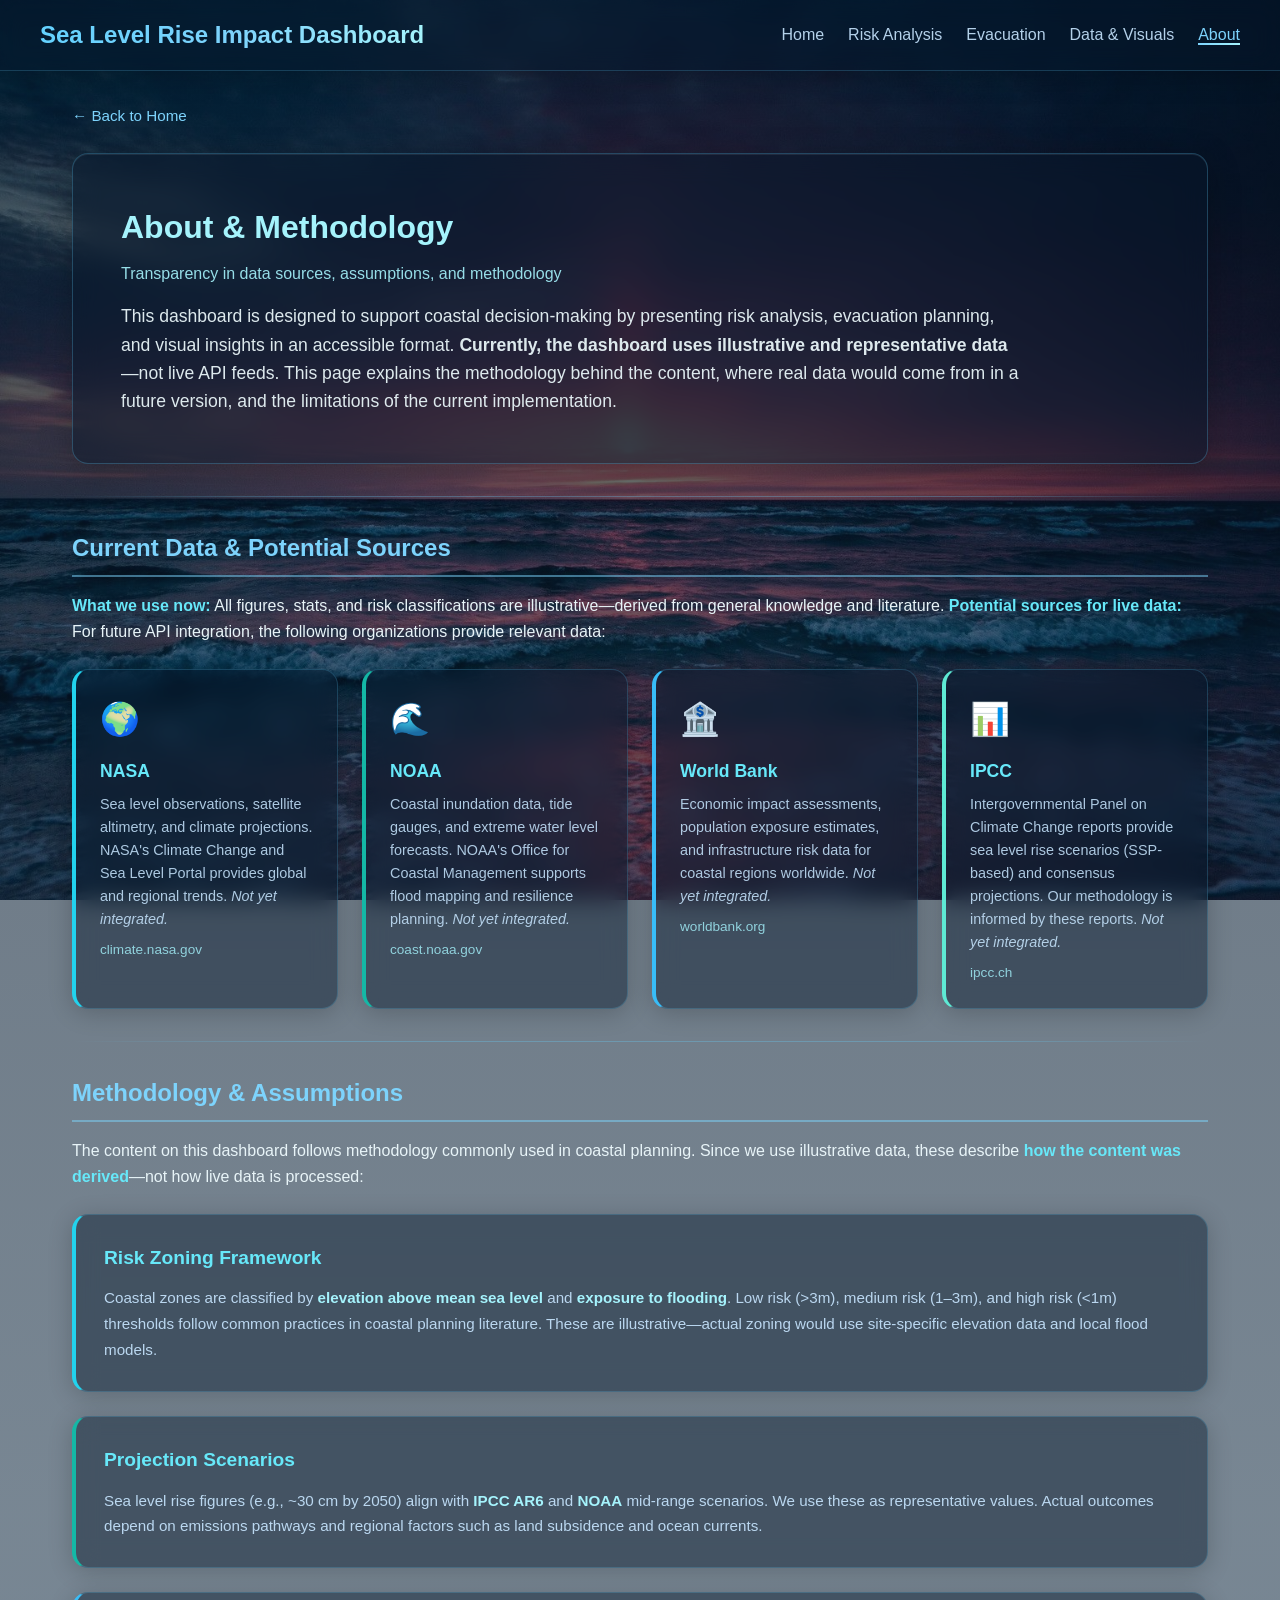
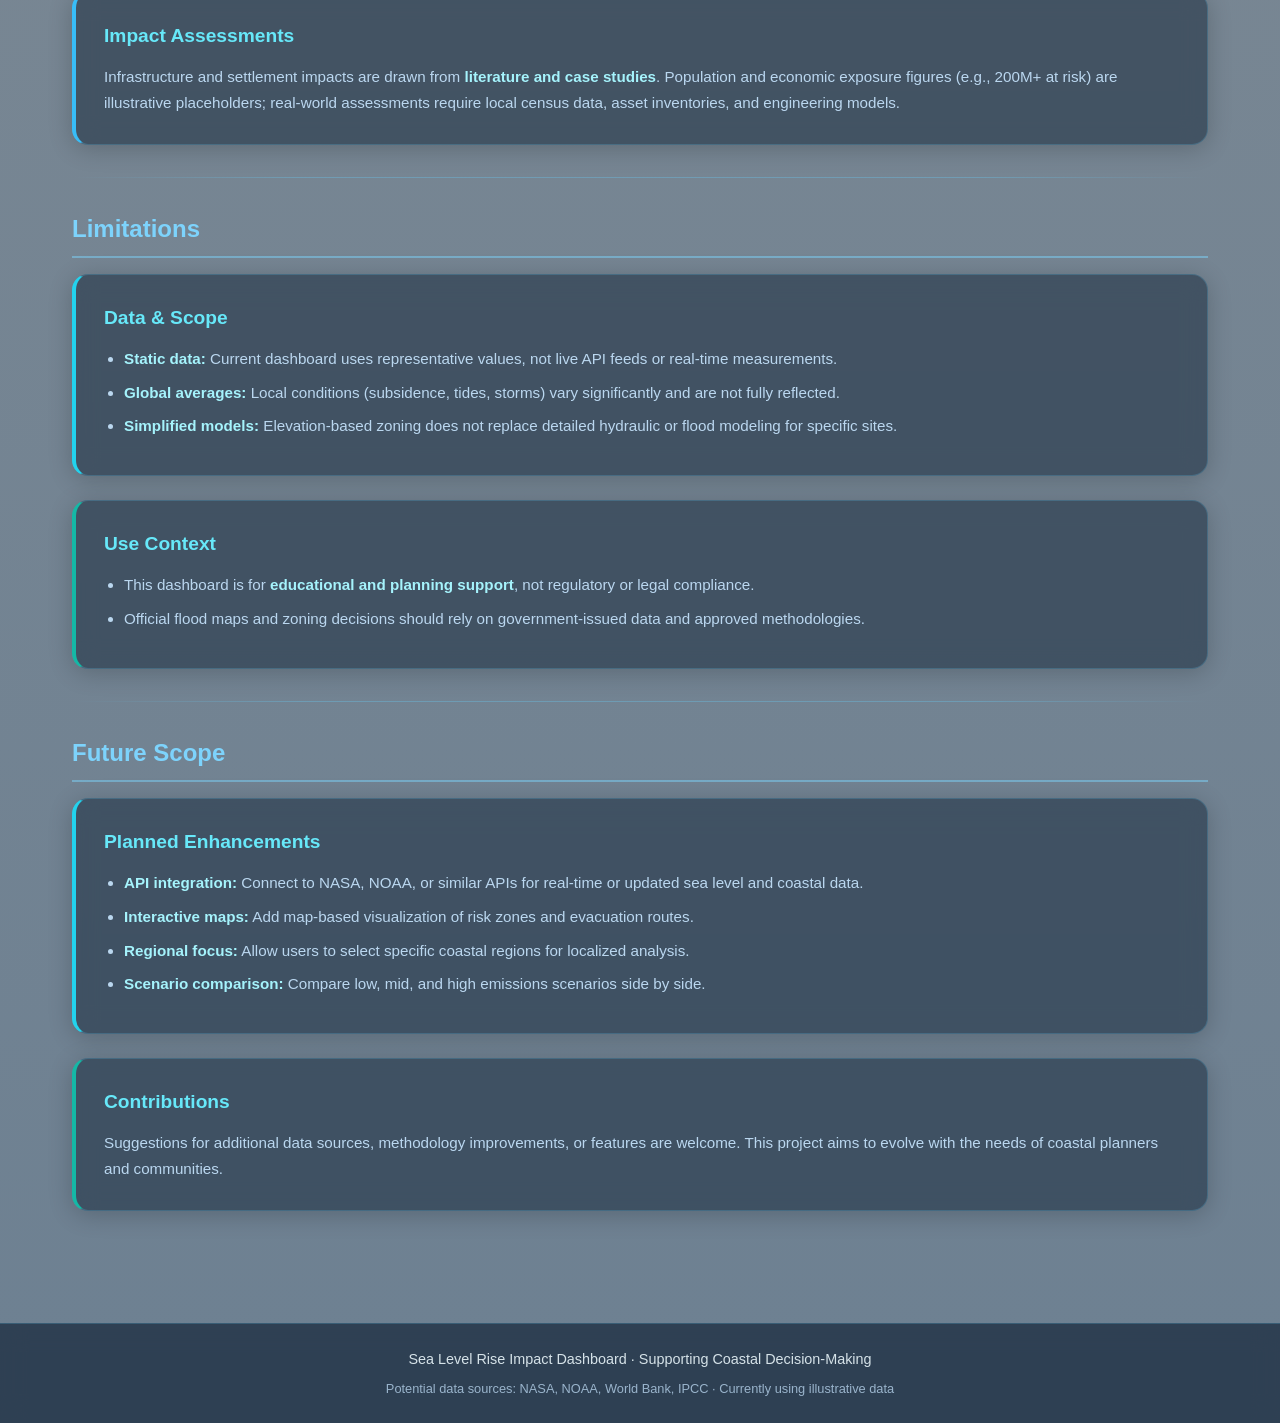
==== about.html @ 54b773ee "Add initial dashboard pages and layout" ====
<!DOCTYPE html>
<html lang="en">
<head>
  <meta charset="UTF-8">
  <meta name="viewport" content="width=device-width, initial-scale=1.0">
  <title>About &amp; Methodology | Sea Level Rise Impact Dashboard</title>
  <style>
    * { box-sizing: border-box; }

    html { scroll-behavior: smooth; }

    body {
      margin: 0;
      font-family: 'Segoe UI', Tahoma, Geneva, Verdana, sans-serif;
      color: #e8f4f8;
      line-height: 1.6;
      min-height: 100vh;
      background: linear-gradient(180deg, rgba(6, 23, 42, 0.62) 0%, rgba(9, 35, 58, 0.55) 50%, rgba(12, 44, 73, 0.6) 100%), url('background.jpg') center center / cover no-repeat fixed;
    }

    @keyframes fadeInUp {
      from { opacity: 0; transform: translateY(24px); }
      to { opacity: 1; transform: translateY(0); }
    }
    @keyframes gradientShift {
      0%, 100% { background-position: 0% 50%; }
      50% { background-position: 100% 50%; }
    }

    header {
      background: rgba(6, 23, 42, 0.45);
      backdrop-filter: blur(12px);
      -webkit-backdrop-filter: blur(12px);
      border-bottom: 1px solid rgba(100, 210, 255, 0.2);
      color: white;
      padding: 1rem 2rem;
      box-shadow: 0 4px 30px rgba(0, 0, 0, 0.2);
    }

    nav {
      max-width: 1200px;
      margin: 0 auto;
      display: flex;
      justify-content: space-between;
      align-items: center;
      flex-wrap: wrap;
      gap: 1rem;
    }

    header h1 {
      margin: 0;
      font-size: 1.5rem;
      font-weight: 600;
      background: linear-gradient(90deg, #64d2ff 0%, #7dd3fc 25%, #a5f3fc 50%, #7dd3fc 75%, #64d2ff 100%);
      background-size: 200% auto;
      -webkit-background-clip: text;
      -webkit-text-fill-color: transparent;
      background-clip: text;
      animation: gradientShift 6s ease-in-out infinite;
    }

    header ul {
      margin: 0;
      padding: 0;
      list-style: none;
      display: flex;
      gap: 1.5rem;
    }

    header a {
      color: rgba(200, 230, 255, 0.9);
      text-decoration: none;
      position: relative;
      padding-bottom: 2px;
      transition: color 0.2s ease;
    }
    header a::after {
      content: '';
      position: absolute;
      bottom: 0;
      left: 0;
      width: 0;
      height: 2px;
      background: linear-gradient(90deg, #7dd3fc, #a5f3fc);
      transition: width 0.3s ease;
    }
    header a:hover::after,
    header a.active::after { width: 100%; }
    header a:hover { color: #7dd3fc; }
    header a.active {
      color: #7dd3fc;
      font-weight: 500;
    }
    header a:focus-visible,
    a:focus-visible {
      outline: 2px solid #67e8f9;
      outline-offset: 4px;
      border-radius: 2px;
    }

    main {
      max-width: 1200px;
      margin: 0 auto;
      padding: 2rem;
    }

    .hero {
      background: rgba(6, 23, 42, 0.5);
      backdrop-filter: blur(14px);
      -webkit-backdrop-filter: blur(14px);
      border: 1px solid rgba(100, 210, 255, 0.25);
      color: white;
      padding: 3rem;
      border-radius: 16px;
      margin-bottom: 2rem;
      box-shadow: 0 8px 32px rgba(0, 0, 0, 0.25), inset 0 1px 0 rgba(255, 255, 255, 0.08);
      animation: fadeInUp 0.7s ease-out forwards;
      transition: all 0.3s ease;
    }
    .hero:hover {
      transform: translateY(-4px);
      box-shadow: 0 12px 40px rgba(100, 210, 255, 0.2), inset 0 1px 0 rgba(255, 255, 255, 0.1);
      border-color: rgba(100, 210, 255, 0.4);
    }

    .hero h2 {
      margin: 0 0 0.5rem 0;
      font-size: 2rem;
      font-weight: 600;
      color: #a5f3fc;
    }
    .hero .tagline {
      margin: 0 0 1rem 0;
      font-size: 1rem;
      color: rgba(165, 243, 252, 0.9);
      font-weight: 500;
    }
    .hero p {
      margin: 0;
      font-size: 1.1rem;
      max-width: 900px;
      color: rgba(232, 244, 248, 0.95);
    }

    section {
      margin-bottom: 2rem;
      animation: fadeInUp 0.6s ease-out both;
      opacity: 0;
    }
    main > section:nth-child(1) { animation-delay: 0.1s; }
    main > section:nth-child(2) { animation-delay: 0.2s; }
    main > section:nth-child(3) { animation-delay: 0.3s; }
    main > section:nth-child(4) { animation-delay: 0.4s; }
    main > section:nth-child(5) { animation-delay: 0.5s; }
    main > section:nth-child(6) { animation-delay: 0.6s; }

    .section-separator {
      height: 1px;
      background: linear-gradient(90deg, transparent, rgba(100, 210, 255, 0.3) 20%, rgba(100, 210, 255, 0.3) 80%, transparent);
      margin: 2rem 0;
      border: none;
    }

    section h3 {
      color: #7dd3fc;
      font-size: 1.5rem;
      margin-bottom: 1rem;
      border-bottom: 2px solid rgba(125, 211, 252, 0.5);
      padding-bottom: 0.5rem;
    }

    .content-card {
      background: rgba(6, 23, 42, 0.45);
      backdrop-filter: blur(12px);
      -webkit-backdrop-filter: blur(12px);
      padding: 1.75rem;
      border-radius: 16px;
      border: 1px solid rgba(100, 210, 255, 0.2);
      box-shadow: 0 4px 24px rgba(0, 0, 0, 0.2);
      transition: all 0.3s ease;
    }
    .content-card:hover {
      transform: translateY(-4px);
      box-shadow: 0 8px 32px rgba(100, 210, 255, 0.2);
      border-color: rgba(100, 210, 255, 0.35);
    }
    .content-card:nth-child(1) { border-left: 4px solid #22d3ee; }
    .content-card:nth-child(2) { border-left: 4px solid #14b8a6; }
    .content-card:nth-child(3) { border-left: 4px solid #38bdf8; }
    .content-card:nth-child(4) { border-left: 4px solid #22d3ee; }

    .content-card h4 {
      margin: 0 0 0.75rem 0;
      font-size: 1.2rem;
      color: #67e8f9;
    }

    .content-card p,
    .content-card ul {
      margin: 0 0 1rem 0;
      font-size: 0.95rem;
      color: rgba(200, 230, 255, 0.9);
      line-height: 1.7;
    }
    .content-card ul {
      padding: 0 0 0 1.25rem;
    }
    .content-card li {
      margin-bottom: 0.5rem;
    }
    .content-card p:last-child,
    .content-card ul:last-child {
      margin-bottom: 0;
    }
    .content-card strong {
      color: #a5f3fc;
    }

    .source-grid {
      display: grid;
      grid-template-columns: repeat(auto-fit, minmax(260px, 1fr));
      gap: 1.5rem;
    }

    .source-card {
      background: rgba(6, 23, 42, 0.45);
      backdrop-filter: blur(12px);
      -webkit-backdrop-filter: blur(12px);
      padding: 1.5rem;
      border-radius: 16px;
      border: 1px solid rgba(100, 210, 255, 0.2);
      box-shadow: 0 4px 24px rgba(0, 0, 0, 0.2);
      transition: all 0.3s ease;
    }
    .source-card:hover {
      transform: translateY(-4px);
      box-shadow: 0 8px 32px rgba(100, 210, 255, 0.2);
      border-color: rgba(100, 210, 255, 0.35);
    }
    .source-card:nth-child(1) { border-left: 4px solid #22d3ee; }
    .source-card:nth-child(2) { border-left: 4px solid #14b8a6; }
    .source-card:nth-child(3) { border-left: 4px solid #38bdf8; }
    .source-card:nth-child(4) { border-left: 4px solid #5eead4; }

    .source-card .icon {
      font-size: 2rem;
      margin-bottom: 0.75rem;
    }

    .source-card h4 {
      margin: 0 0 0.5rem 0;
      font-size: 1.1rem;
      color: #67e8f9;
    }

    .source-card .url {
      font-size: 0.85rem;
      color: rgba(165, 243, 252, 0.8);
      word-break: break-all;
      margin-top: 0.5rem;
    }

    .source-card p {
      margin: 0;
      font-size: 0.9rem;
      color: rgba(200, 230, 255, 0.85);
      line-height: 1.6;
    }

    .section-intro {
      margin-bottom: 1.5rem;
    }
    .section-intro p {
      margin: 0;
      font-size: 1rem;
      color: rgba(232, 244, 248, 0.9);
      max-width: 800px;
    }
    .section-intro strong {
      color: #67e8f9;
    }

    .cards-stack {
      display: flex;
      flex-direction: column;
      gap: 1.5rem;
    }

    .back-link {
      display: inline-flex;
      align-items: center;
      gap: 0.5rem;
      color: #7dd3fc;
      text-decoration: none;
      font-size: 0.95rem;
      margin-bottom: 1.5rem;
      transition: color 0.2s ease;
    }
    .back-link:hover {
      color: #a5f3fc;
    }

    footer {
      margin-top: 3rem;
      background: rgba(6, 23, 42, 0.6);
      backdrop-filter: blur(12px);
      -webkit-backdrop-filter: blur(12px);
      border-top: 1px solid rgba(100, 210, 255, 0.2);
      color: rgba(232, 244, 248, 0.9);
      padding: 1.5rem 2rem;
      text-align: center;
    }

    footer p {
      margin: 0;
      font-size: 0.9rem;
    }

    footer p + p {
      margin-top: 0.5rem;
      font-size: 0.8rem;
      color: rgba(200, 230, 255, 0.7);
    }
  </style>
</head>
<body>

  <header>
    <nav>
      <h1>Sea Level Rise Impact Dashboard</h1>
      <ul>
        <li><a href="index.html">Home</a></li>
        <li><a href="risk.html">Risk Analysis</a></li>
        <li><a href="evacuation.html">Evacuation</a></li>
        <li><a href="visuals.html">Data &amp; Visuals</a></li>
        <li><a href="about.html" class="active">About</a></li>
      </ul>
    </nav>
  </header>

  <main>
    <a href="index.html" class="back-link">← Back to Home</a>

    <section class="hero">
      <h2>About &amp; Methodology</h2>
      <p class="tagline">Transparency in data sources, assumptions, and methodology</p>
      <p>
        This dashboard is designed to support coastal decision-making by presenting risk analysis, evacuation planning,
        and visual insights in an accessible format. <strong>Currently, the dashboard uses illustrative and representative data</strong>—not live API feeds. This page explains the methodology behind the content, where real data would come from in a future version, and the limitations of the current implementation.
      </p>
    </section>

    <hr class="section-separator">

    <section>
      <h3>Current Data &amp; Potential Sources</h3>
      <p class="section-intro"><strong>What we use now:</strong> All figures, stats, and risk classifications are illustrative—derived from general knowledge and literature. <strong>Potential sources for live data:</strong> For future API integration, the following organizations provide relevant data:</p>
      <div class="source-grid">
        <div class="source-card">
          <div class="icon">🌍</div>
          <h4>NASA</h4>
          <p>Sea level observations, satellite altimetry, and climate projections. NASA's Climate Change and Sea Level Portal provides global and regional trends. <em>Not yet integrated.</em></p>
          <p class="url">climate.nasa.gov</p>
        </div>
        <div class="source-card">
          <div class="icon">🌊</div>
          <h4>NOAA</h4>
          <p>Coastal inundation data, tide gauges, and extreme water level forecasts. NOAA's Office for Coastal Management supports flood mapping and resilience planning. <em>Not yet integrated.</em></p>
          <p class="url">coast.noaa.gov</p>
        </div>
        <div class="source-card">
          <div class="icon">🏦</div>
          <h4>World Bank</h4>
          <p>Economic impact assessments, population exposure estimates, and infrastructure risk data for coastal regions worldwide. <em>Not yet integrated.</em></p>
          <p class="url">worldbank.org</p>
        </div>
        <div class="source-card">
          <div class="icon">📊</div>
          <h4>IPCC</h4>
          <p>Intergovernmental Panel on Climate Change reports provide sea level rise scenarios (SSP-based) and consensus projections. Our methodology is informed by these reports. <em>Not yet integrated.</em></p>
          <p class="url">ipcc.ch</p>
        </div>
      </div>
    </section>

    <hr class="section-separator">

    <section>
      <h3>Methodology &amp; Assumptions</h3>
      <p class="section-intro">The content on this dashboard follows methodology commonly used in coastal planning. Since we use illustrative data, these describe <strong>how the content was derived</strong>—not how live data is processed:</p>
      <div class="cards-stack">
        <div class="content-card">
          <h4>Risk Zoning Framework</h4>
          <p>Coastal zones are classified by <strong>elevation above mean sea level</strong> and <strong>exposure to flooding</strong>. Low risk (&gt;3m), medium risk (1–3m), and high risk (&lt;1m) thresholds follow common practices in coastal planning literature. These are illustrative—actual zoning would use site-specific elevation data and local flood models.</p>
        </div>
        <div class="content-card">
          <h4>Projection Scenarios</h4>
          <p>Sea level rise figures (e.g., ~30 cm by 2050) align with <strong>IPCC AR6</strong> and <strong>NOAA</strong> mid-range scenarios. We use these as representative values. Actual outcomes depend on emissions pathways and regional factors such as land subsidence and ocean currents.</p>
        </div>
        <div class="content-card">
          <h4>Impact Assessments</h4>
          <p>Infrastructure and settlement impacts are drawn from <strong>literature and case studies</strong>. Population and economic exposure figures (e.g., 200M+ at risk) are illustrative placeholders; real-world assessments require local census data, asset inventories, and engineering models.</p>
        </div>
      </div>
    </section>

    <hr class="section-separator">

    <section>
      <h3>Limitations</h3>
      <div class="cards-stack">
        <div class="content-card">
          <h4>Data &amp; Scope</h4>
          <ul>
            <li><strong>Static data:</strong> Current dashboard uses representative values, not live API feeds or real-time measurements.</li>
            <li><strong>Global averages:</strong> Local conditions (subsidence, tides, storms) vary significantly and are not fully reflected.</li>
            <li><strong>Simplified models:</strong> Elevation-based zoning does not replace detailed hydraulic or flood modeling for specific sites.</li>
          </ul>
        </div>
        <div class="content-card">
          <h4>Use Context</h4>
          <ul>
            <li>This dashboard is for <strong>educational and planning support</strong>, not regulatory or legal compliance.</li>
            <li>Official flood maps and zoning decisions should rely on government-issued data and approved methodologies.</li>
          </ul>
        </div>
      </div>
    </section>

    <hr class="section-separator">

    <section>
      <h3>Future Scope</h3>
      <div class="cards-stack">
        <div class="content-card">
          <h4>Planned Enhancements</h4>
          <ul>
            <li><strong>API integration:</strong> Connect to NASA, NOAA, or similar APIs for real-time or updated sea level and coastal data.</li>
            <li><strong>Interactive maps:</strong> Add map-based visualization of risk zones and evacuation routes.</li>
            <li><strong>Regional focus:</strong> Allow users to select specific coastal regions for localized analysis.</li>
            <li><strong>Scenario comparison:</strong> Compare low, mid, and high emissions scenarios side by side.</li>
          </ul>
        </div>
        <div class="content-card">
          <h4>Contributions</h4>
          <p>Suggestions for additional data sources, methodology improvements, or features are welcome. This project aims to evolve with the needs of coastal planners and communities.</p>
        </div>
      </div>
    </section>
  </main>

  <footer>
    <p>Sea Level Rise Impact Dashboard &middot; Supporting Coastal Decision-Making</p>
    <p>Potential data sources: NASA, NOAA, World Bank, IPCC &middot; Currently using illustrative data</p>
  </footer>

</body>
</html>
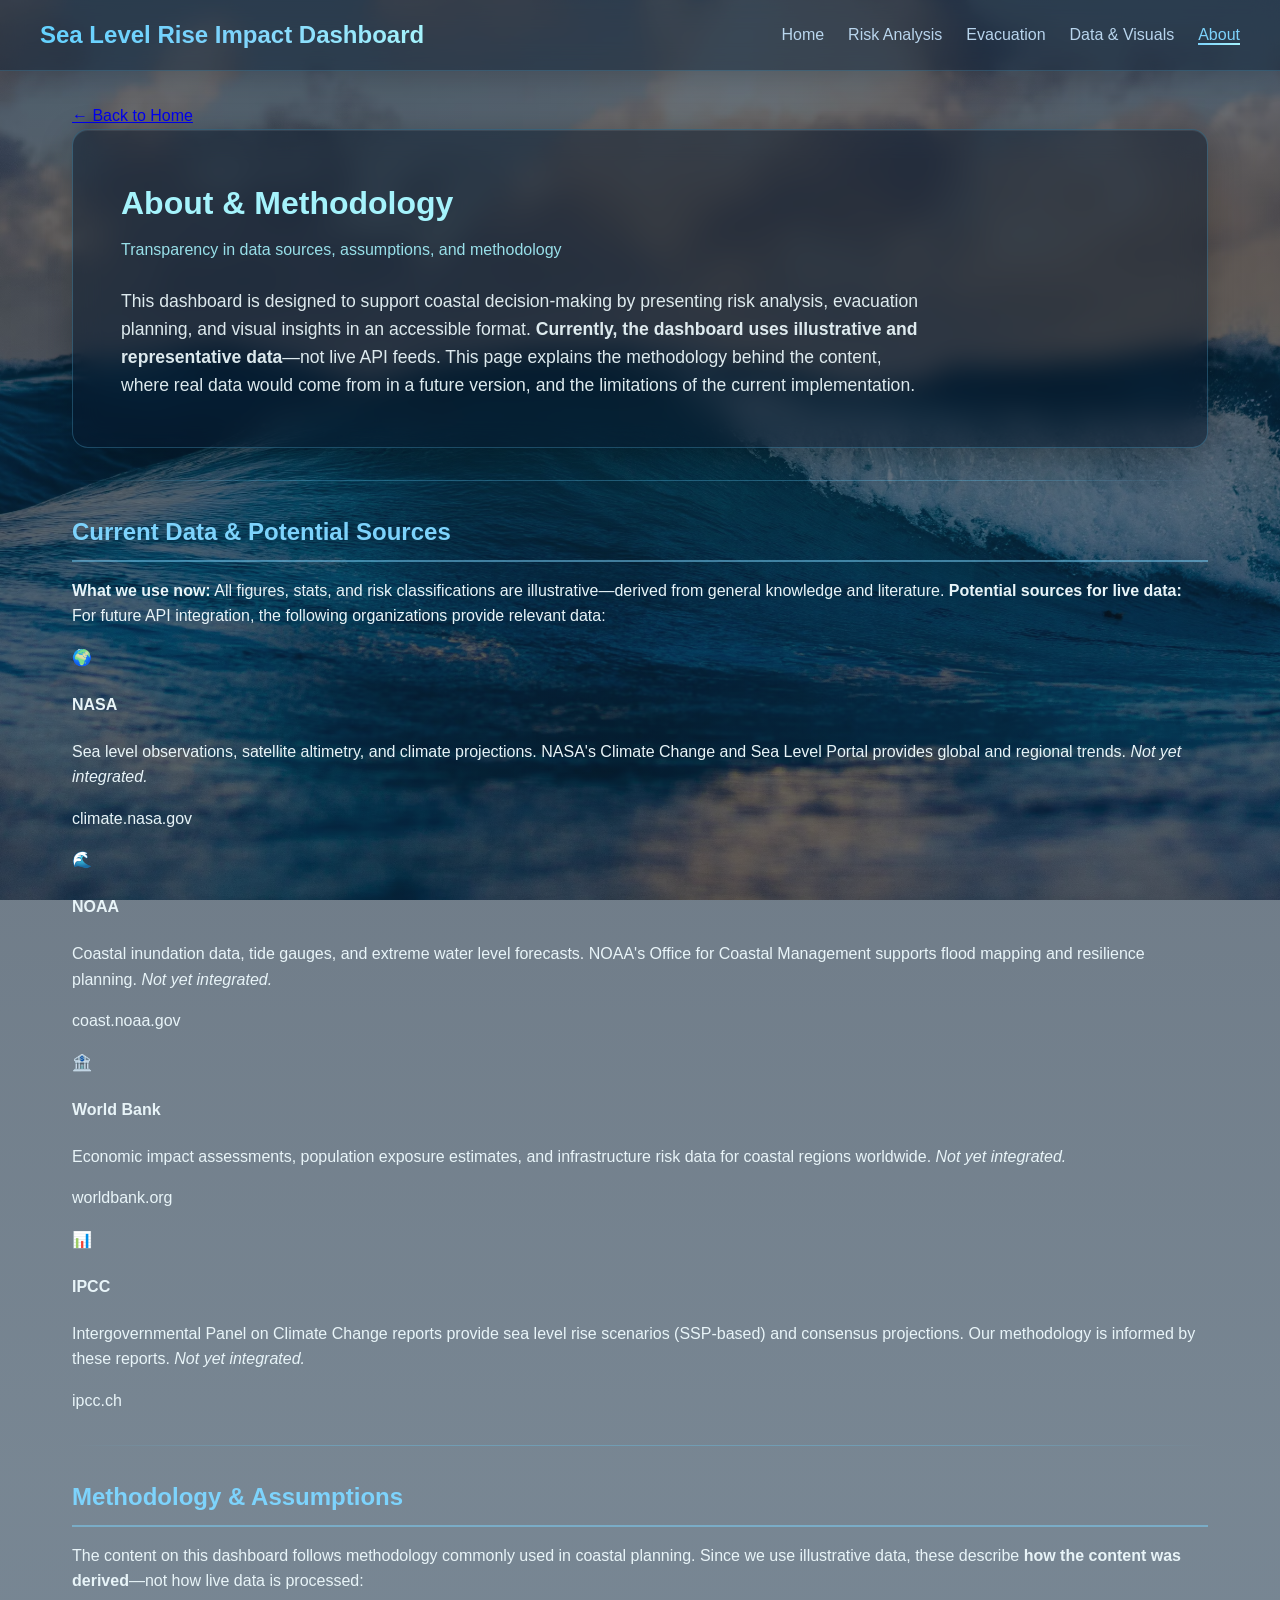
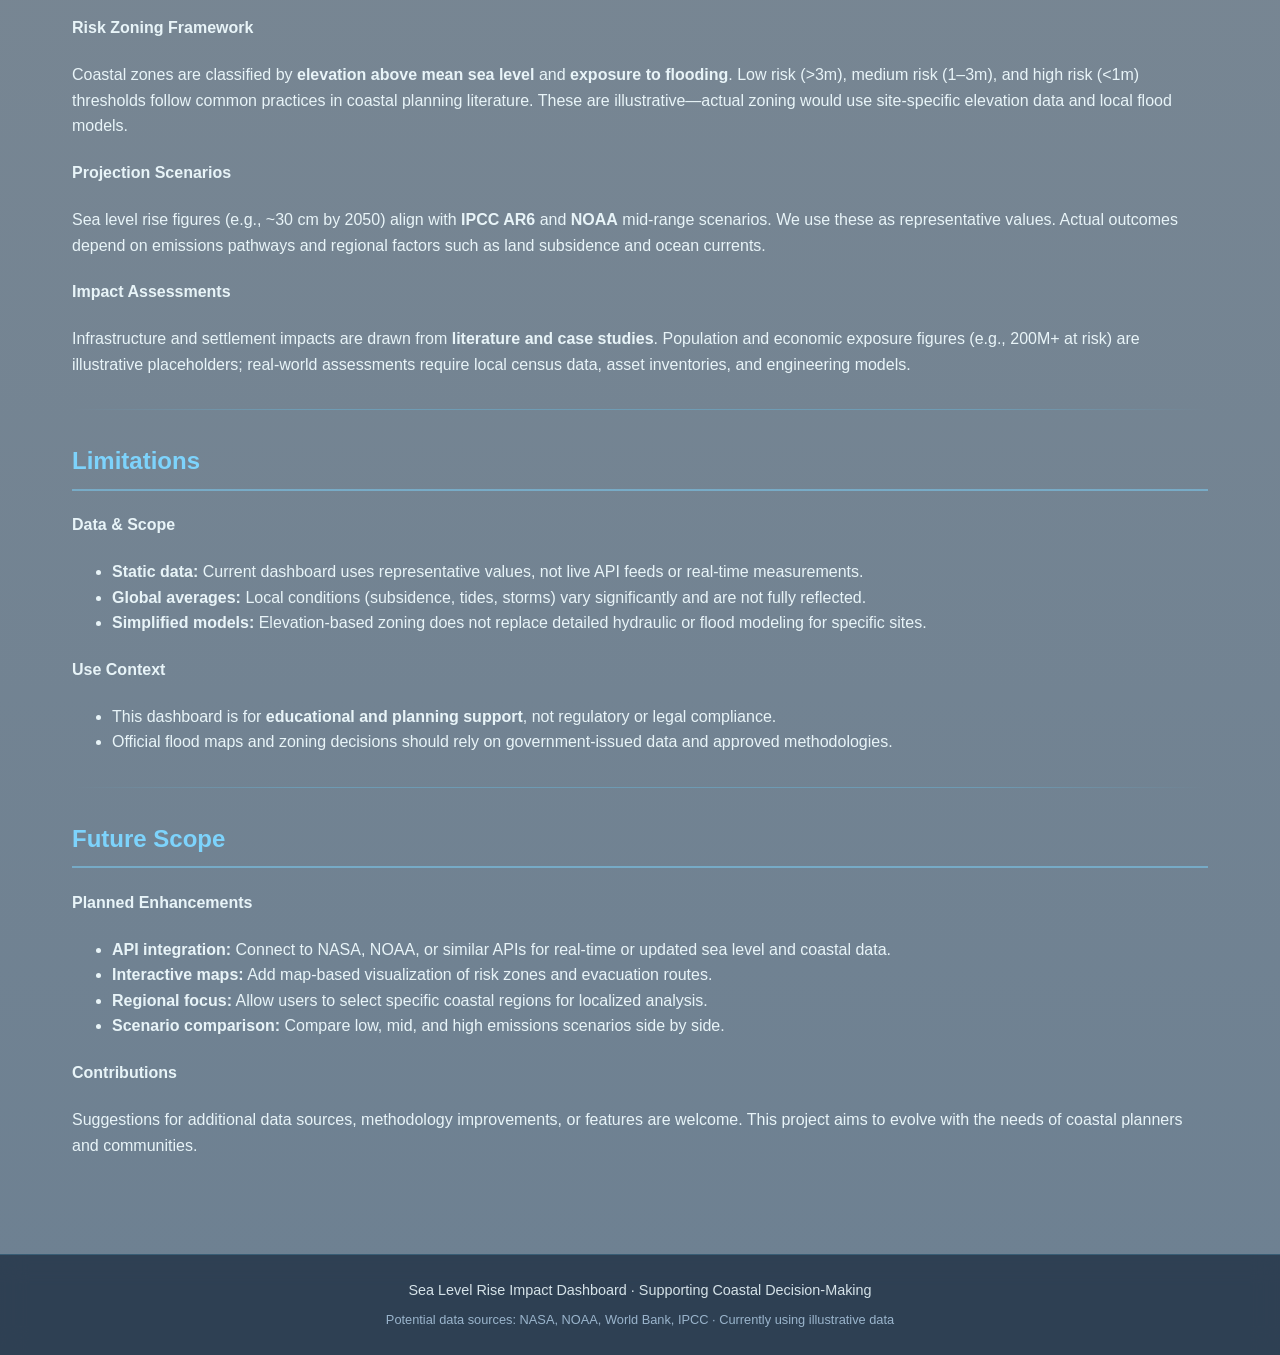
==== commit cbe7e67b: "Moved CSS to external stylesheet and linked across pages" ====
--- a/about.html
+++ b/about.html
@@ -4,324 +4,7 @@
   <meta charset="UTF-8">
   <meta name="viewport" content="width=device-width, initial-scale=1.0">
   <title>About &amp; Methodology | Sea Level Rise Impact Dashboard</title>
-  <style>
-    * { box-sizing: border-box; }
-
-    html { scroll-behavior: smooth; }
-
-    body {
-      margin: 0;
-      font-family: 'Segoe UI', Tahoma, Geneva, Verdana, sans-serif;
-      color: #e8f4f8;
-      line-height: 1.6;
-      min-height: 100vh;
-      background: linear-gradient(180deg, rgba(6, 23, 42, 0.62) 0%, rgba(9, 35, 58, 0.55) 50%, rgba(12, 44, 73, 0.6) 100%), url('background.jpg') center center / cover no-repeat fixed;
-    }
-
-    @keyframes fadeInUp {
-      from { opacity: 0; transform: translateY(24px); }
-      to { opacity: 1; transform: translateY(0); }
-    }
-    @keyframes gradientShift {
-      0%, 100% { background-position: 0% 50%; }
-      50% { background-position: 100% 50%; }
-    }
-
-    header {
-      background: rgba(6, 23, 42, 0.45);
-      backdrop-filter: blur(12px);
-      -webkit-backdrop-filter: blur(12px);
-      border-bottom: 1px solid rgba(100, 210, 255, 0.2);
-      color: white;
-      padding: 1rem 2rem;
-      box-shadow: 0 4px 30px rgba(0, 0, 0, 0.2);
-    }
-
-    nav {
-      max-width: 1200px;
-      margin: 0 auto;
-      display: flex;
-      justify-content: space-between;
-      align-items: center;
-      flex-wrap: wrap;
-      gap: 1rem;
-    }
-
-    header h1 {
-      margin: 0;
-      font-size: 1.5rem;
-      font-weight: 600;
-      background: linear-gradient(90deg, #64d2ff 0%, #7dd3fc 25%, #a5f3fc 50%, #7dd3fc 75%, #64d2ff 100%);
-      background-size: 200% auto;
-      -webkit-background-clip: text;
-      -webkit-text-fill-color: transparent;
-      background-clip: text;
-      animation: gradientShift 6s ease-in-out infinite;
-    }
-
-    header ul {
-      margin: 0;
-      padding: 0;
-      list-style: none;
-      display: flex;
-      gap: 1.5rem;
-    }
-
-    header a {
-      color: rgba(200, 230, 255, 0.9);
-      text-decoration: none;
-      position: relative;
-      padding-bottom: 2px;
-      transition: color 0.2s ease;
-    }
-    header a::after {
-      content: '';
-      position: absolute;
-      bottom: 0;
-      left: 0;
-      width: 0;
-      height: 2px;
-      background: linear-gradient(90deg, #7dd3fc, #a5f3fc);
-      transition: width 0.3s ease;
-    }
-    header a:hover::after,
-    header a.active::after { width: 100%; }
-    header a:hover { color: #7dd3fc; }
-    header a.active {
-      color: #7dd3fc;
-      font-weight: 500;
-    }
-    header a:focus-visible,
-    a:focus-visible {
-      outline: 2px solid #67e8f9;
-      outline-offset: 4px;
-      border-radius: 2px;
-    }
-
-    main {
-      max-width: 1200px;
-      margin: 0 auto;
-      padding: 2rem;
-    }
-
-    .hero {
-      background: rgba(6, 23, 42, 0.5);
-      backdrop-filter: blur(14px);
-      -webkit-backdrop-filter: blur(14px);
-      border: 1px solid rgba(100, 210, 255, 0.25);
-      color: white;
-      padding: 3rem;
-      border-radius: 16px;
-      margin-bottom: 2rem;
-      box-shadow: 0 8px 32px rgba(0, 0, 0, 0.25), inset 0 1px 0 rgba(255, 255, 255, 0.08);
-      animation: fadeInUp 0.7s ease-out forwards;
-      transition: all 0.3s ease;
-    }
-    .hero:hover {
-      transform: translateY(-4px);
-      box-shadow: 0 12px 40px rgba(100, 210, 255, 0.2), inset 0 1px 0 rgba(255, 255, 255, 0.1);
-      border-color: rgba(100, 210, 255, 0.4);
-    }
-
-    .hero h2 {
-      margin: 0 0 0.5rem 0;
-      font-size: 2rem;
-      font-weight: 600;
-      color: #a5f3fc;
-    }
-    .hero .tagline {
-      margin: 0 0 1rem 0;
-      font-size: 1rem;
-      color: rgba(165, 243, 252, 0.9);
-      font-weight: 500;
-    }
-    .hero p {
-      margin: 0;
-      font-size: 1.1rem;
-      max-width: 900px;
-      color: rgba(232, 244, 248, 0.95);
-    }
-
-    section {
-      margin-bottom: 2rem;
-      animation: fadeInUp 0.6s ease-out both;
-      opacity: 0;
-    }
-    main > section:nth-child(1) { animation-delay: 0.1s; }
-    main > section:nth-child(2) { animation-delay: 0.2s; }
-    main > section:nth-child(3) { animation-delay: 0.3s; }
-    main > section:nth-child(4) { animation-delay: 0.4s; }
-    main > section:nth-child(5) { animation-delay: 0.5s; }
-    main > section:nth-child(6) { animation-delay: 0.6s; }
-
-    .section-separator {
-      height: 1px;
-      background: linear-gradient(90deg, transparent, rgba(100, 210, 255, 0.3) 20%, rgba(100, 210, 255, 0.3) 80%, transparent);
-      margin: 2rem 0;
-      border: none;
-    }
-
-    section h3 {
-      color: #7dd3fc;
-      font-size: 1.5rem;
-      margin-bottom: 1rem;
-      border-bottom: 2px solid rgba(125, 211, 252, 0.5);
-      padding-bottom: 0.5rem;
-    }
-
-    .content-card {
-      background: rgba(6, 23, 42, 0.45);
-      backdrop-filter: blur(12px);
-      -webkit-backdrop-filter: blur(12px);
-      padding: 1.75rem;
-      border-radius: 16px;
-      border: 1px solid rgba(100, 210, 255, 0.2);
-      box-shadow: 0 4px 24px rgba(0, 0, 0, 0.2);
-      transition: all 0.3s ease;
-    }
-    .content-card:hover {
-      transform: translateY(-4px);
-      box-shadow: 0 8px 32px rgba(100, 210, 255, 0.2);
-      border-color: rgba(100, 210, 255, 0.35);
-    }
-    .content-card:nth-child(1) { border-left: 4px solid #22d3ee; }
-    .content-card:nth-child(2) { border-left: 4px solid #14b8a6; }
-    .content-card:nth-child(3) { border-left: 4px solid #38bdf8; }
-    .content-card:nth-child(4) { border-left: 4px solid #22d3ee; }
-
-    .content-card h4 {
-      margin: 0 0 0.75rem 0;
-      font-size: 1.2rem;
-      color: #67e8f9;
-    }
-
-    .content-card p,
-    .content-card ul {
-      margin: 0 0 1rem 0;
-      font-size: 0.95rem;
-      color: rgba(200, 230, 255, 0.9);
-      line-height: 1.7;
-    }
-    .content-card ul {
-      padding: 0 0 0 1.25rem;
-    }
-    .content-card li {
-      margin-bottom: 0.5rem;
-    }
-    .content-card p:last-child,
-    .content-card ul:last-child {
-      margin-bottom: 0;
-    }
-    .content-card strong {
-      color: #a5f3fc;
-    }
-
-    .source-grid {
-      display: grid;
-      grid-template-columns: repeat(auto-fit, minmax(260px, 1fr));
-      gap: 1.5rem;
-    }
-
-    .source-card {
-      background: rgba(6, 23, 42, 0.45);
-      backdrop-filter: blur(12px);
-      -webkit-backdrop-filter: blur(12px);
-      padding: 1.5rem;
-      border-radius: 16px;
-      border: 1px solid rgba(100, 210, 255, 0.2);
-      box-shadow: 0 4px 24px rgba(0, 0, 0, 0.2);
-      transition: all 0.3s ease;
-    }
-    .source-card:hover {
-      transform: translateY(-4px);
-      box-shadow: 0 8px 32px rgba(100, 210, 255, 0.2);
-      border-color: rgba(100, 210, 255, 0.35);
-    }
-    .source-card:nth-child(1) { border-left: 4px solid #22d3ee; }
-    .source-card:nth-child(2) { border-left: 4px solid #14b8a6; }
-    .source-card:nth-child(3) { border-left: 4px solid #38bdf8; }
-    .source-card:nth-child(4) { border-left: 4px solid #5eead4; }
-
-    .source-card .icon {
-      font-size: 2rem;
-      margin-bottom: 0.75rem;
-    }
-
-    .source-card h4 {
-      margin: 0 0 0.5rem 0;
-      font-size: 1.1rem;
-      color: #67e8f9;
-    }
-
-    .source-card .url {
-      font-size: 0.85rem;
-      color: rgba(165, 243, 252, 0.8);
-      word-break: break-all;
-      margin-top: 0.5rem;
-    }
-
-    .source-card p {
-      margin: 0;
-      font-size: 0.9rem;
-      color: rgba(200, 230, 255, 0.85);
-      line-height: 1.6;
-    }
-
-    .section-intro {
-      margin-bottom: 1.5rem;
-    }
-    .section-intro p {
-      margin: 0;
-      font-size: 1rem;
-      color: rgba(232, 244, 248, 0.9);
-      max-width: 800px;
-    }
-    .section-intro strong {
-      color: #67e8f9;
-    }
-
-    .cards-stack {
-      display: flex;
-      flex-direction: column;
-      gap: 1.5rem;
-    }
-
-    .back-link {
-      display: inline-flex;
-      align-items: center;
-      gap: 0.5rem;
-      color: #7dd3fc;
-      text-decoration: none;
-      font-size: 0.95rem;
-      margin-bottom: 1.5rem;
-      transition: color 0.2s ease;
-    }
-    .back-link:hover {
-      color: #a5f3fc;
-    }
-
-    footer {
-      margin-top: 3rem;
-      background: rgba(6, 23, 42, 0.6);
-      backdrop-filter: blur(12px);
-      -webkit-backdrop-filter: blur(12px);
-      border-top: 1px solid rgba(100, 210, 255, 0.2);
-      color: rgba(232, 244, 248, 0.9);
-      padding: 1.5rem 2rem;
-      text-align: center;
-    }
-
-    footer p {
-      margin: 0;
-      font-size: 0.9rem;
-    }
-
-    footer p + p {
-      margin-top: 0.5rem;
-      font-size: 0.8rem;
-      color: rgba(200, 230, 255, 0.7);
-    }
-  </style>
+  <link rel="stylesheet" href="style.css">
 </head>
 <body>
 
--- a/style.css
+++ b/style.css
@@ -0,0 +1,312 @@
+
+     * { box-sizing: border-box; } */
+
+    html { scroll-behavior: smooth; }
+
+    body {
+      margin: 0;
+      font-family: 'Segoe UI', Tahoma, Geneva, Verdana, sans-serif;
+      color: #e8f4f8;
+      line-height: 1.6;
+      min-height: 100vh;
+      background: linear-gradient(180deg, rgba(6, 23, 42, 0.62) 0%, rgba(9, 35, 58, 0.55) 50%, rgba(12, 44, 73, 0.6) 100%), url('background2.jpg') center center / cover no-repeat fixed;
+    }
+    /* Replace background.jpg with your own image path */
+
+    /* Entrance animations */
+    @keyframes fadeInUp {
+      from { opacity: 0; transform: translateY(24px); }
+      to { opacity: 1; transform: translateY(0); }
+    }
+    @keyframes gradientShift {
+      0%, 100% { background-position: 0% 50%; }
+      50% { background-position: 100% 50%; }
+    }
+
+    header {
+      background: rgba(6, 23, 42, 0.45);
+      backdrop-filter: blur(12px);
+      -webkit-backdrop-filter: blur(12px);
+      border-bottom: 1px solid rgba(100, 210, 255, 0.2);
+      color: white;
+      padding: 1rem 2rem;
+      box-shadow: 0 4px 30px rgba(0, 0, 0, 0.2);
+    }
+
+    nav {
+      max-width: 1200px;
+      margin: 0 auto;
+      display: flex;
+      justify-content: space-between;
+      align-items: center;
+      flex-wrap: wrap;
+      gap: 1rem;
+    }
+
+    header h1 {
+      margin: 0;
+      font-size: 1.5rem;
+      font-weight: 600;
+      background: linear-gradient(90deg, #64d2ff 0%, #7dd3fc 25%, #a5f3fc 50%, #7dd3fc 75%, #64d2ff 100%);
+      background-size: 200% auto;
+      -webkit-background-clip: text;
+      -webkit-text-fill-color: transparent;
+      background-clip: text;
+      animation: gradientShift 6s ease-in-out infinite;
+    }
+
+    header ul {
+      margin: 0;
+      padding: 0;
+      list-style: none;
+      display: flex;
+      gap: 1.5rem;
+    }
+
+    header a {
+      color: rgba(200, 230, 255, 0.9);
+      text-decoration: none;
+      position: relative;
+      padding-bottom: 2px;
+      transition: color 0.2s ease;
+    }
+    header a::after {
+      content: '';
+      position: absolute;
+      bottom: 0;
+      left: 0;
+      width: 0;
+      height: 2px;
+      background: linear-gradient(90deg, #7dd3fc, #a5f3fc);
+      transition: width 0.3s ease;
+    }
+    header a:hover::after,
+    header a.active::after { width: 100%; }
+    header a:hover { color: #7dd3fc; }
+    header a.active {
+      color: #7dd3fc;
+      font-weight: 500;
+    }
+    header a:focus-visible,
+    a:focus-visible {
+      outline: 2px solid #67e8f9;
+      outline-offset: 4px;
+      border-radius: 2px;
+    }
+
+    main {
+      max-width: 1200px;
+      margin: 0 auto;
+      padding: 2rem;
+    }
+
+    .hero {
+      background: rgba(6, 23, 42, 0.5);
+      backdrop-filter: blur(14px);
+      -webkit-backdrop-filter: blur(14px);
+      border: 1px solid rgba(100, 210, 255, 0.25);
+      color: white;
+      padding: 3rem;
+      border-radius: 16px;
+      margin-bottom: 2rem;
+      box-shadow: 0 8px 32px rgba(0, 0, 0, 0.25), inset 0 1px 0 rgba(255, 255, 255, 0.08);
+      animation: fadeInUp 0.7s ease-out forwards;
+      transition: all 0.3s ease;
+    }
+    .hero:hover {
+      transform: translateY(-4px);
+      box-shadow: 0 12px 40px rgba(100, 210, 255, 0.2), inset 0 1px 0 rgba(255, 255, 255, 0.1);
+      border-color: rgba(100, 210, 255, 0.4);
+    }
+
+    .hero h2 {
+      margin: 0 0 0.5rem 0;
+      font-size: 2rem;
+      font-weight: 600;
+      color: #a5f3fc;
+    }
+    .hero .tagline {
+      margin: 0 0 1.5rem 0;
+      font-size: 1rem;
+      color: rgba(165, 243, 252, 0.9);
+      font-weight: 500;
+    }
+    .hero p {
+      margin: 0;
+      font-size: 1.1rem;
+      max-width: 800px;
+      color: rgba(232, 244, 248, 0.95);
+    }
+    .hero-stats {
+      display: flex;
+      flex-wrap: wrap;
+      gap: 2rem;
+      margin-top: 2rem;
+      padding-top: 1.5rem;
+      border-top: 1px solid rgba(100, 210, 255, 0.2);
+    }
+    .hero-stat {
+      display: flex;
+      flex-direction: column;
+      gap: 0.25rem;
+    }
+    .hero-stat .value {
+      font-size: 1.5rem;
+      font-weight: 700;
+      color: #67e8f9;
+      letter-spacing: -0.02em;
+    }
+    .hero-stat .label {
+      font-size: 0.85rem;
+      color: rgba(200, 230, 255, 0.8);
+    }
+
+    section {
+      margin-bottom: 2rem;
+      animation: fadeInUp 0.6s ease-out both;
+      opacity: 0;
+    }
+    section:nth-child(1) { animation-delay: 0.1s; }
+    section:nth-child(3) { animation-delay: 0.25s; }
+    section:nth-child(5) { animation-delay: 0.4s; }
+    section:nth-child(7) { animation-delay: 0.55s; }
+
+    .section-separator {
+      height: 1px;
+      background: linear-gradient(90deg, transparent, rgba(100, 210, 255, 0.3) 20%, rgba(100, 210, 255, 0.3) 80%, transparent);
+      margin: 2rem 0;
+      border: none;
+    }
+
+    section:last-of-type {
+      margin-bottom: 0;
+    }
+
+    section h3 {
+      color: #7dd3fc;
+      font-size: 1.5rem;
+      margin-bottom: 1rem;
+      border-bottom: 2px solid rgba(125, 211, 252, 0.5);
+      padding-bottom: 0.5rem;
+    }
+
+    .purpose p {
+      margin: 0;
+      font-size: 1rem;
+      max-width: 900px;
+      color: rgba(232, 244, 248, 0.9);
+    }
+
+    .purpose strong {
+      color: #67e8f9;
+    }
+
+    .highlight-cards {
+      display: grid;
+      grid-template-columns: repeat(auto-fit, minmax(250px, 1fr));
+      gap: 1.5rem;
+    }
+
+    .highlight-card {
+      background: rgba(6, 23, 42, 0.45);
+      backdrop-filter: blur(12px);
+      -webkit-backdrop-filter: blur(12px);
+      padding: 1.5rem;
+      border-radius: 12px;
+      border: 1px solid rgba(100, 210, 255, 0.2);
+      box-shadow: 0 4px 24px rgba(0, 0, 0, 0.2);
+      transition: all 0.3s ease;
+    }
+    .highlight-card:hover {
+      transform: translateY(-4px);
+      box-shadow: 0 8px 32px rgba(100, 210, 255, 0.2);
+      border-color: rgba(100, 210, 255, 0.35);
+    }
+    .highlight-card:nth-child(1):hover { border-left-color: #22d3ee; }
+    .highlight-card:nth-child(2):hover { border-left-color: #14b8a6; }
+    .highlight-card:nth-child(3):hover { border-left-color: #38bdf8; }
+
+    .highlight-card:nth-child(1) { border-left: 4px solid #22d3ee; }
+    .highlight-card:nth-child(2) { border-left: 4px solid #14b8a6; }
+    .highlight-card:nth-child(3) { border-left: 4px solid #38bdf8; }
+
+    .highlight-card h4 {
+      margin: 0 0 0.5rem 0;
+      font-size: 1.1rem;
+    }
+
+    .highlight-card:nth-child(1) h4 { color: #67e8f9; }
+    .highlight-card:nth-child(2) h4 { color: #5eead4; }
+    .highlight-card:nth-child(3) h4 { color: #7dd3fc; }
+
+    .highlight-card p {
+      margin: 0;
+      font-size: 0.95rem;
+      color: rgba(200, 230, 255, 0.85);
+    }
+
+    .nav-cards {
+      display: grid;
+      grid-template-columns: repeat(auto-fit, minmax(200px, 1fr));
+      gap: 1rem;
+    }
+
+    .nav-cards a {
+      text-decoration: none;
+      color: inherit;
+    }
+
+    .nav-card {
+      background: rgba(6, 23, 42, 0.4);
+      backdrop-filter: blur(12px);
+      -webkit-backdrop-filter: blur(12px);
+      padding: 1.5rem;
+      border-radius: 12px;
+      border: 1px solid rgba(100, 210, 255, 0.2);
+      box-shadow: 0 4px 24px rgba(0, 0, 0, 0.2);
+      transition: all 0.25s ease;
+    }
+
+    .nav-card:hover {
+      transform: translateY(-4px) scale(1.02);
+      box-shadow: 0 8px 36px rgba(100, 210, 255, 0.2);
+      border-color: rgba(100, 210, 255, 0.4);
+    }
+
+    .nav-card .icon {
+      font-size: 2rem;
+      margin-bottom: 0.5rem;
+    }
+
+    .nav-card h4 {
+      margin: 0 0 0.5rem 0;
+      color: #67e8f9;
+    }
+
+    .nav-card p {
+      margin: 0;
+      font-size: 0.9rem;
+      color: rgba(200, 230, 255, 0.8);
+    }
+
+    footer {
+      margin-top: 3rem;
+      background: rgba(6, 23, 42, 0.6);
+      backdrop-filter: blur(12px);
+      -webkit-backdrop-filter: blur(12px);
+      border-top: 1px solid rgba(100, 210, 255, 0.2);
+      color: rgba(232, 244, 248, 0.9);
+      padding: 1.5rem 2rem;
+      text-align: center;
+    }
+
+    footer p {
+      margin: 0;
+      font-size: 0.9rem;
+    }
+
+    footer p + p {
+      margin-top: 0.5rem;
+      font-size: 0.8rem;
+      color: rgba(200, 230, 255, 0.7);
+    } 
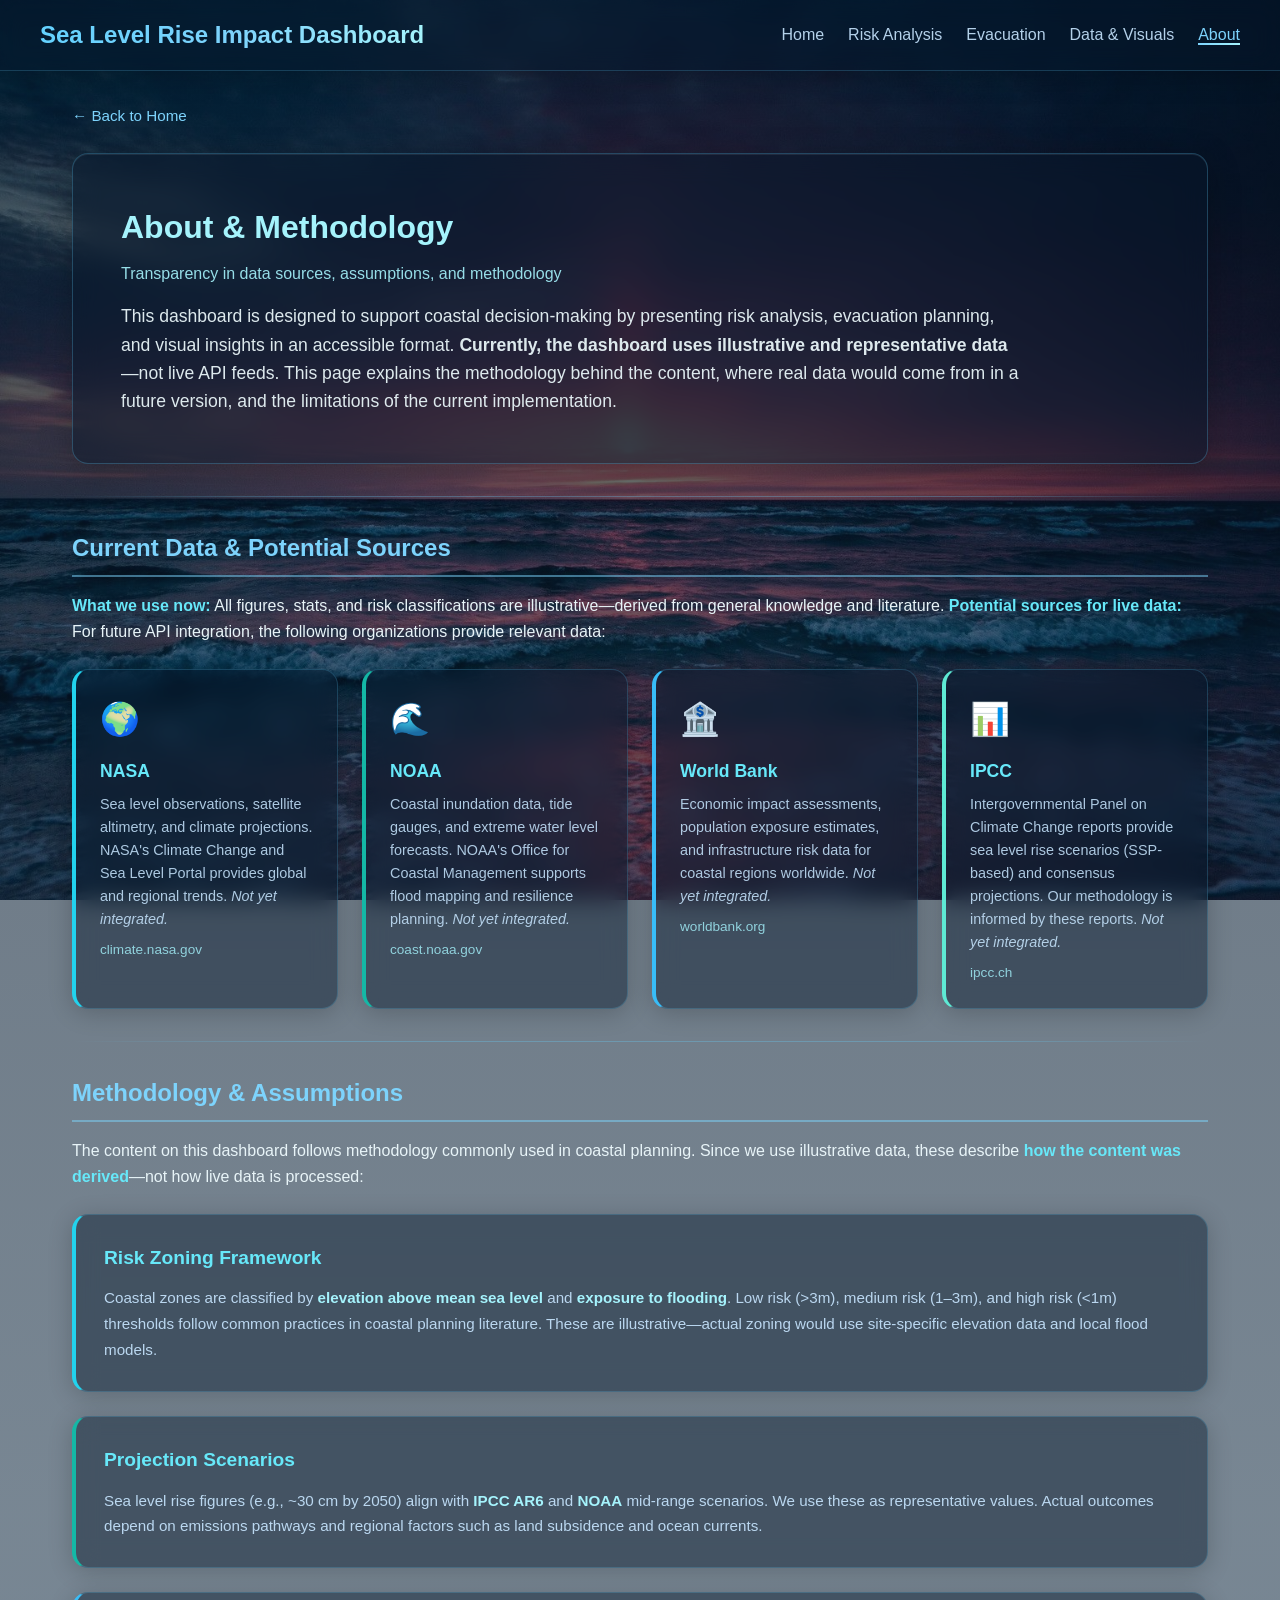
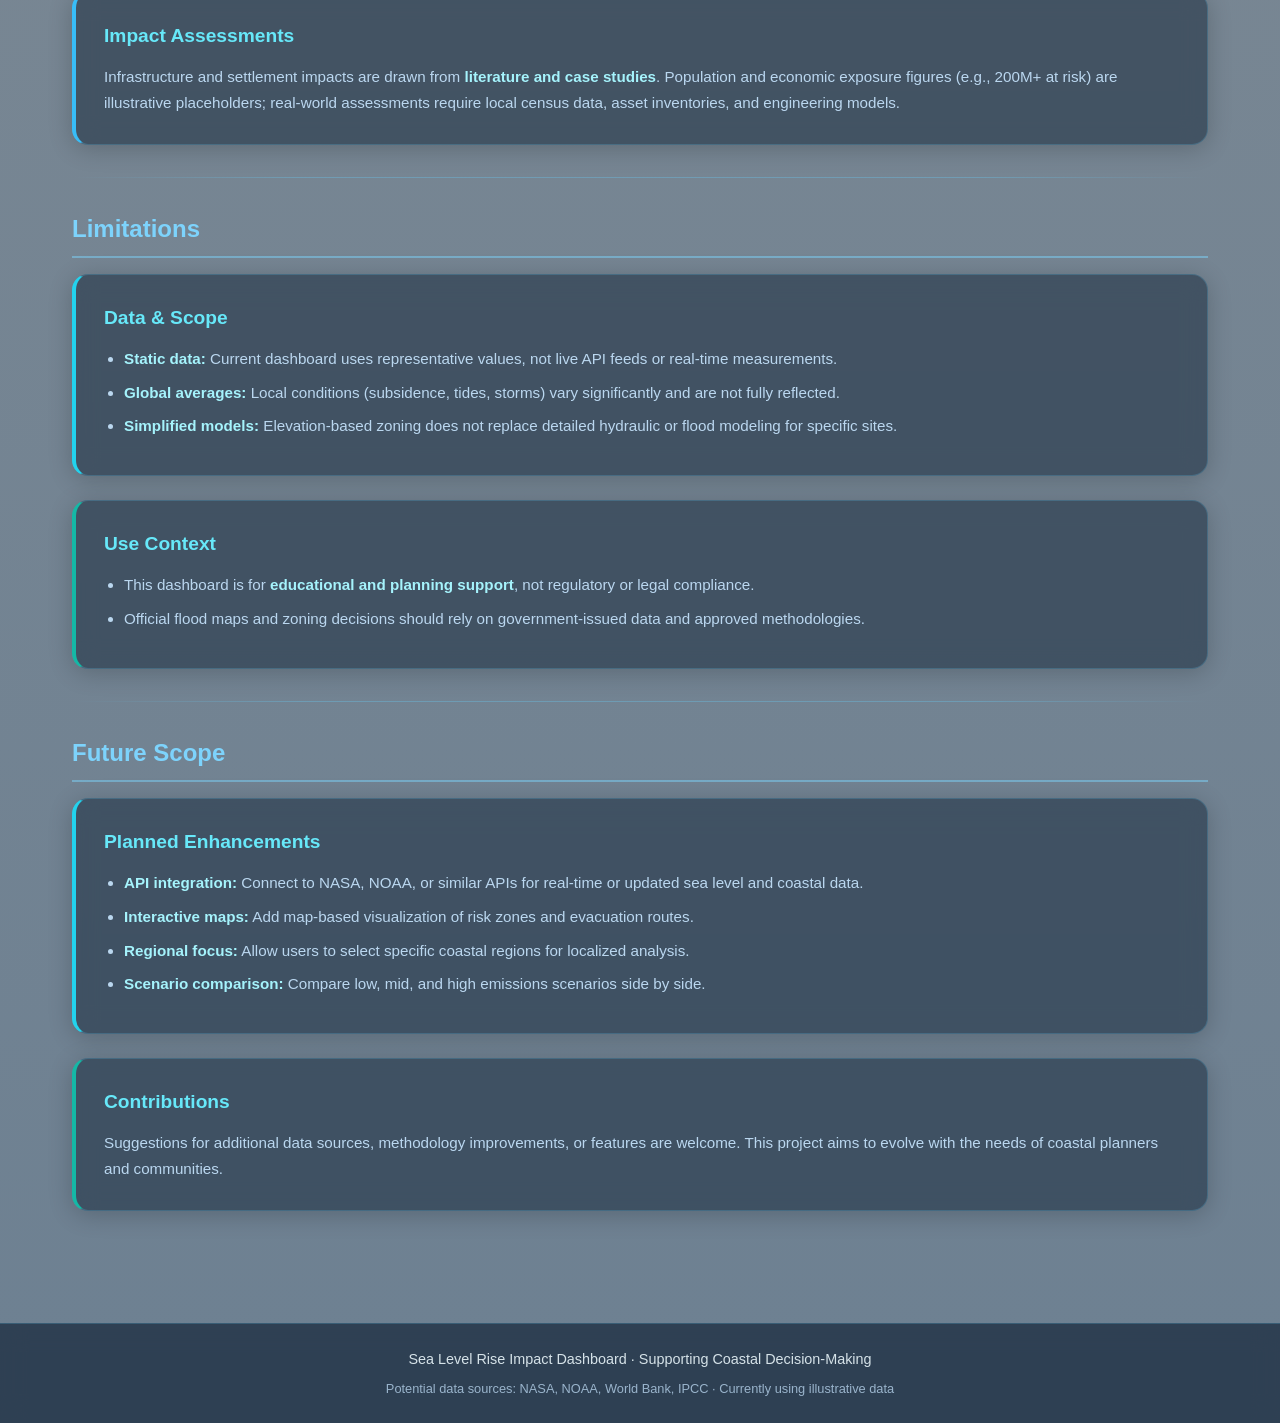
==== commit 6b608c27: "updated index,risk and about css" ====
--- a/about.html
+++ b/about.html
@@ -4,7 +4,7 @@
   <meta charset="UTF-8">
   <meta name="viewport" content="width=device-width, initial-scale=1.0">
   <title>About &amp; Methodology | Sea Level Rise Impact Dashboard</title>
-  <link rel="stylesheet" href="style.css">
+  <link rel="stylesheet" href="a-style.css">
 </head>
 <body>
 
--- a/a-style.css
+++ b/a-style.css
@@ -0,0 +1,316 @@
+    * { box-sizing: border-box; }
+
+    html { scroll-behavior: smooth; }
+
+    body {
+      margin: 0;
+      font-family: 'Segoe UI', Tahoma, Geneva, Verdana, sans-serif;
+      color: #e8f4f8;
+      line-height: 1.6;
+      min-height: 100vh;
+      background: linear-gradient(180deg, rgba(6, 23, 42, 0.62) 0%, rgba(9, 35, 58, 0.55) 50%, rgba(12, 44, 73, 0.6) 100%), url('background.jpg') center center / cover no-repeat fixed;
+    }
+
+    @keyframes fadeInUp {
+      from { opacity: 0; transform: translateY(24px); }
+      to { opacity: 1; transform: translateY(0); }
+    }
+    @keyframes gradientShift {
+      0%, 100% { background-position: 0% 50%; }
+      50% { background-position: 100% 50%; }
+    }
+
+    header {
+      background: rgba(6, 23, 42, 0.45);
+      backdrop-filter: blur(12px);
+      -webkit-backdrop-filter: blur(12px);
+      border-bottom: 1px solid rgba(100, 210, 255, 0.2);
+      color: white;
+      padding: 1rem 2rem;
+      box-shadow: 0 4px 30px rgba(0, 0, 0, 0.2);
+    }
+
+    nav {
+      max-width: 1200px;
+      margin: 0 auto;
+      display: flex;
+      justify-content: space-between;
+      align-items: center;
+      flex-wrap: wrap;
+      gap: 1rem;
+    }
+
+    header h1 {
+      margin: 0;
+      font-size: 1.5rem;
+      font-weight: 600;
+      background: linear-gradient(90deg, #64d2ff 0%, #7dd3fc 25%, #a5f3fc 50%, #7dd3fc 75%, #64d2ff 100%);
+      background-size: 200% auto;
+      -webkit-background-clip: text;
+      -webkit-text-fill-color: transparent;
+      background-clip: text;
+      animation: gradientShift 6s ease-in-out infinite;
+    }
+
+    header ul {
+      margin: 0;
+      padding: 0;
+      list-style: none;
+      display: flex;
+      gap: 1.5rem;
+    }
+
+    header a {
+      color: rgba(200, 230, 255, 0.9);
+      text-decoration: none;
+      position: relative;
+      padding-bottom: 2px;
+      transition: color 0.2s ease;
+    }
+    header a::after {
+      content: '';
+      position: absolute;
+      bottom: 0;
+      left: 0;
+      width: 0;
+      height: 2px;
+      background: linear-gradient(90deg, #7dd3fc, #a5f3fc);
+      transition: width 0.3s ease;
+    }
+    header a:hover::after,
+    header a.active::after { width: 100%; }
+    header a:hover { color: #7dd3fc; }
+    header a.active {
+      color: #7dd3fc;
+      font-weight: 500;
+    }
+    header a:focus-visible,
+    a:focus-visible {
+      outline: 2px solid #67e8f9;
+      outline-offset: 4px;
+      border-radius: 2px;
+    }
+
+    main {
+      max-width: 1200px;
+      margin: 0 auto;
+      padding: 2rem;
+    }
+
+    .hero {
+      background: rgba(6, 23, 42, 0.5);
+      backdrop-filter: blur(14px);
+      -webkit-backdrop-filter: blur(14px);
+      border: 1px solid rgba(100, 210, 255, 0.25);
+      color: white;
+      padding: 3rem;
+      border-radius: 16px;
+      margin-bottom: 2rem;
+      box-shadow: 0 8px 32px rgba(0, 0, 0, 0.25), inset 0 1px 0 rgba(255, 255, 255, 0.08);
+      animation: fadeInUp 0.7s ease-out forwards;
+      transition: all 0.3s ease;
+    }
+    .hero:hover {
+      transform: translateY(-4px);
+      box-shadow: 0 12px 40px rgba(100, 210, 255, 0.2), inset 0 1px 0 rgba(255, 255, 255, 0.1);
+      border-color: rgba(100, 210, 255, 0.4);
+    }
+
+    .hero h2 {
+      margin: 0 0 0.5rem 0;
+      font-size: 2rem;
+      font-weight: 600;
+      color: #a5f3fc;
+    }
+    .hero .tagline {
+      margin: 0 0 1rem 0;
+      font-size: 1rem;
+      color: rgba(165, 243, 252, 0.9);
+      font-weight: 500;
+    }
+    .hero p {
+      margin: 0;
+      font-size: 1.1rem;
+      max-width: 900px;
+      color: rgba(232, 244, 248, 0.95);
+    }
+
+    section {
+      margin-bottom: 2rem;
+      animation: fadeInUp 0.6s ease-out both;
+      opacity: 0;
+    }
+    main > section:nth-child(1) { animation-delay: 0.1s; }
+    main > section:nth-child(2) { animation-delay: 0.2s; }
+    main > section:nth-child(3) { animation-delay: 0.3s; }
+    main > section:nth-child(4) { animation-delay: 0.4s; }
+    main > section:nth-child(5) { animation-delay: 0.5s; }
+    main > section:nth-child(6) { animation-delay: 0.6s; }
+
+    .section-separator {
+      height: 1px;
+      background: linear-gradient(90deg, transparent, rgba(100, 210, 255, 0.3) 20%, rgba(100, 210, 255, 0.3) 80%, transparent);
+      margin: 2rem 0;
+      border: none;
+    }
+
+    section h3 {
+      color: #7dd3fc;
+      font-size: 1.5rem;
+      margin-bottom: 1rem;
+      border-bottom: 2px solid rgba(125, 211, 252, 0.5);
+      padding-bottom: 0.5rem;
+    }
+
+    .content-card {
+      background: rgba(6, 23, 42, 0.45);
+      backdrop-filter: blur(12px);
+      -webkit-backdrop-filter: blur(12px);
+      padding: 1.75rem;
+      border-radius: 16px;
+      border: 1px solid rgba(100, 210, 255, 0.2);
+      box-shadow: 0 4px 24px rgba(0, 0, 0, 0.2);
+      transition: all 0.3s ease;
+    }
+    .content-card:hover {
+      transform: translateY(-4px);
+      box-shadow: 0 8px 32px rgba(100, 210, 255, 0.2);
+      border-color: rgba(100, 210, 255, 0.35);
+    }
+    .content-card:nth-child(1) { border-left: 4px solid #22d3ee; }
+    .content-card:nth-child(2) { border-left: 4px solid #14b8a6; }
+    .content-card:nth-child(3) { border-left: 4px solid #38bdf8; }
+    .content-card:nth-child(4) { border-left: 4px solid #22d3ee; }
+
+    .content-card h4 {
+      margin: 0 0 0.75rem 0;
+      font-size: 1.2rem;
+      color: #67e8f9;
+    }
+
+    .content-card p,
+    .content-card ul {
+      margin: 0 0 1rem 0;
+      font-size: 0.95rem;
+      color: rgba(200, 230, 255, 0.9);
+      line-height: 1.7;
+    }
+    .content-card ul {
+      padding: 0 0 0 1.25rem;
+    }
+    .content-card li {
+      margin-bottom: 0.5rem;
+    }
+    .content-card p:last-child,
+    .content-card ul:last-child {
+      margin-bottom: 0;
+    }
+    .content-card strong {
+      color: #a5f3fc;
+    }
+
+    .source-grid {
+      display: grid;
+      grid-template-columns: repeat(auto-fit, minmax(260px, 1fr));
+      gap: 1.5rem;
+    }
+
+    .source-card {
+      background: rgba(6, 23, 42, 0.45);
+      backdrop-filter: blur(12px);
+      -webkit-backdrop-filter: blur(12px);
+      padding: 1.5rem;
+      border-radius: 16px;
+      border: 1px solid rgba(100, 210, 255, 0.2);
+      box-shadow: 0 4px 24px rgba(0, 0, 0, 0.2);
+      transition: all 0.3s ease;
+    }
+    .source-card:hover {
+      transform: translateY(-4px);
+      box-shadow: 0 8px 32px rgba(100, 210, 255, 0.2);
+      border-color: rgba(100, 210, 255, 0.35);
+    }
+    .source-card:nth-child(1) { border-left: 4px solid #22d3ee; }
+    .source-card:nth-child(2) { border-left: 4px solid #14b8a6; }
+    .source-card:nth-child(3) { border-left: 4px solid #38bdf8; }
+    .source-card:nth-child(4) { border-left: 4px solid #5eead4; }
+
+    .source-card .icon {
+      font-size: 2rem;
+      margin-bottom: 0.75rem;
+    }
+
+    .source-card h4 {
+      margin: 0 0 0.5rem 0;
+      font-size: 1.1rem;
+      color: #67e8f9;
+    }
+
+    .source-card .url {
+      font-size: 0.85rem;
+      color: rgba(165, 243, 252, 0.8);
+      word-break: break-all;
+      margin-top: 0.5rem;
+    }
+
+    .source-card p {
+      margin: 0;
+      font-size: 0.9rem;
+      color: rgba(200, 230, 255, 0.85);
+      line-height: 1.6;
+    }
+
+    .section-intro {
+      margin-bottom: 1.5rem;
+    }
+    .section-intro p {
+      margin: 0;
+      font-size: 1rem;
+      color: rgba(232, 244, 248, 0.9);
+      max-width: 800px;
+    }
+    .section-intro strong {
+      color: #67e8f9;
+    }
+
+    .cards-stack {
+      display: flex;
+      flex-direction: column;
+      gap: 1.5rem;
+    }
+
+    .back-link {
+      display: inline-flex;
+      align-items: center;
+      gap: 0.5rem;
+      color: #7dd3fc;
+      text-decoration: none;
+      font-size: 0.95rem;
+      margin-bottom: 1.5rem;
+      transition: color 0.2s ease;
+    }
+    .back-link:hover {
+      color: #a5f3fc;
+    }
+
+    footer {
+      margin-top: 3rem;
+      background: rgba(6, 23, 42, 0.6);
+      backdrop-filter: blur(12px);
+      -webkit-backdrop-filter: blur(12px);
+      border-top: 1px solid rgba(100, 210, 255, 0.2);
+      color: rgba(232, 244, 248, 0.9);
+      padding: 1.5rem 2rem;
+      text-align: center;
+    }
+
+    footer p {
+      margin: 0;
+      font-size: 0.9rem;
+    }
+
+    footer p + p {
+      margin-top: 0.5rem;
+      font-size: 0.8rem;
+      color: rgba(200, 230, 255, 0.7);
+    }
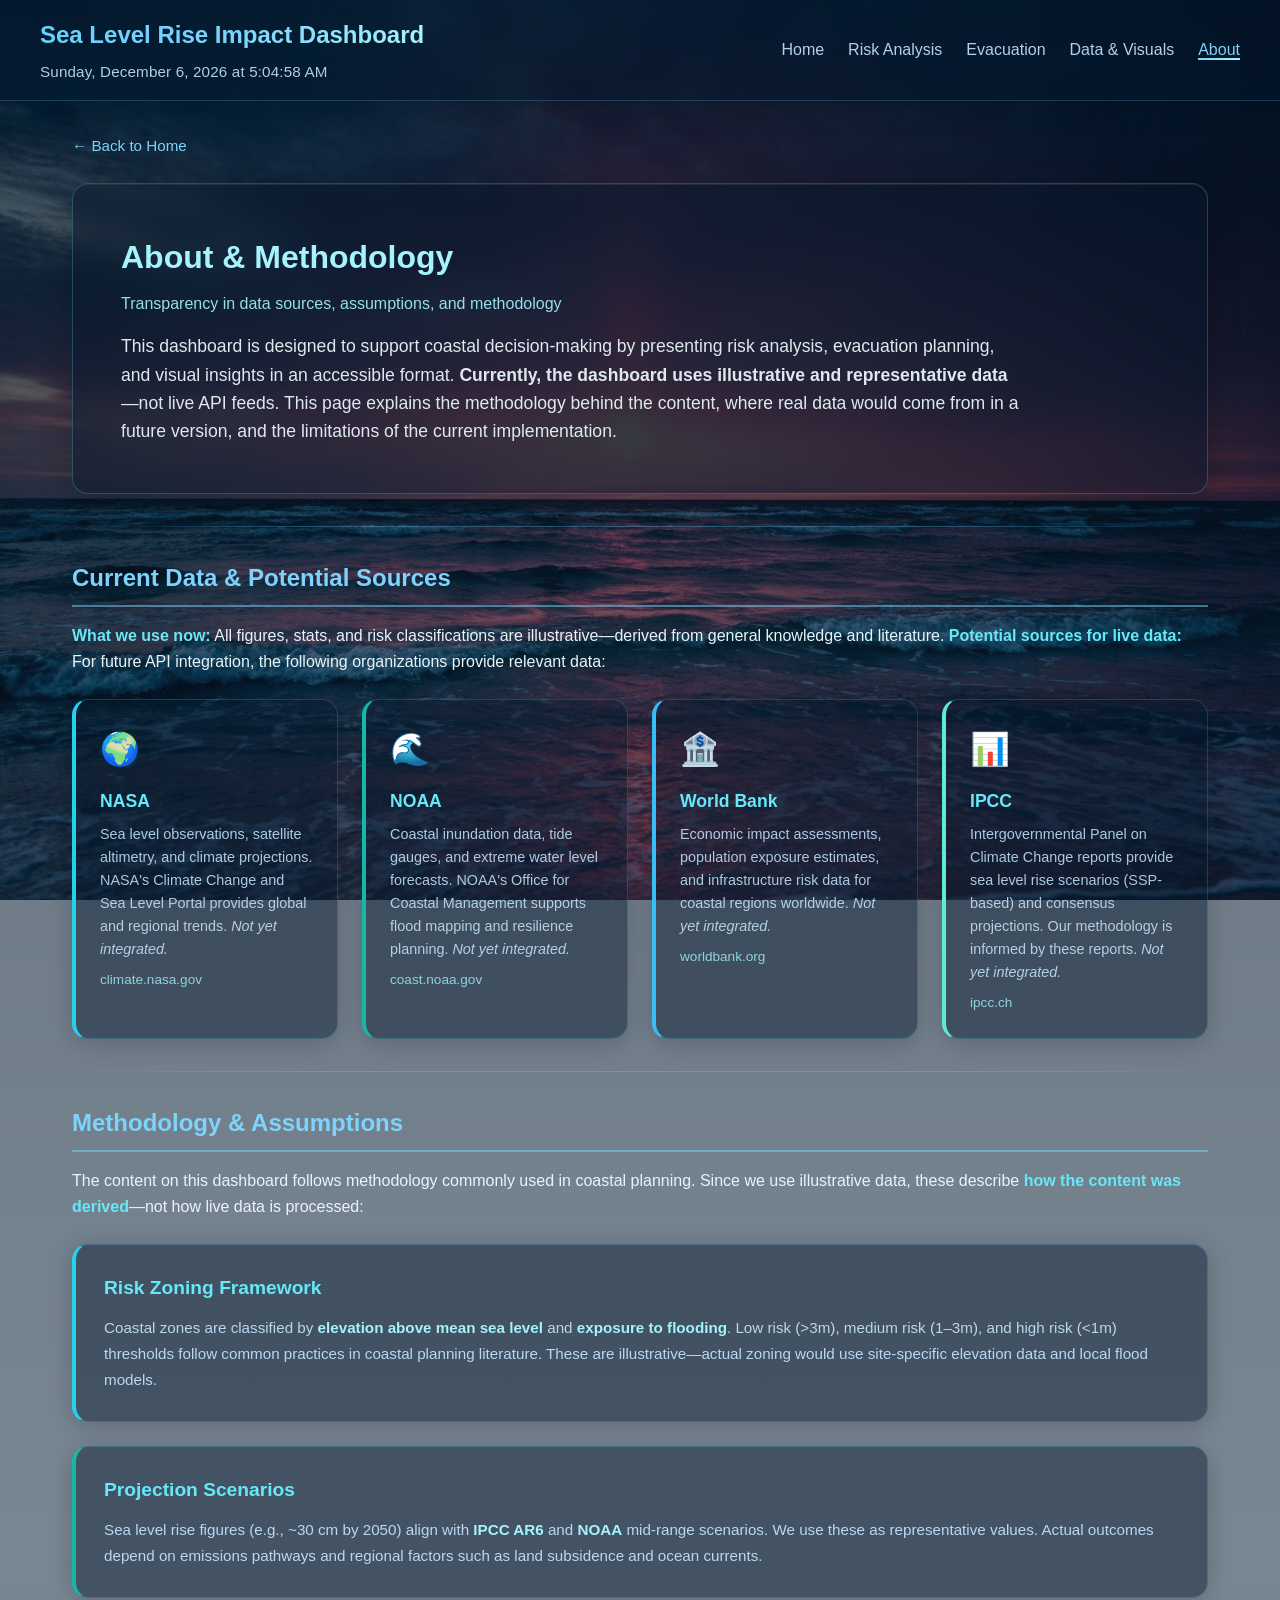
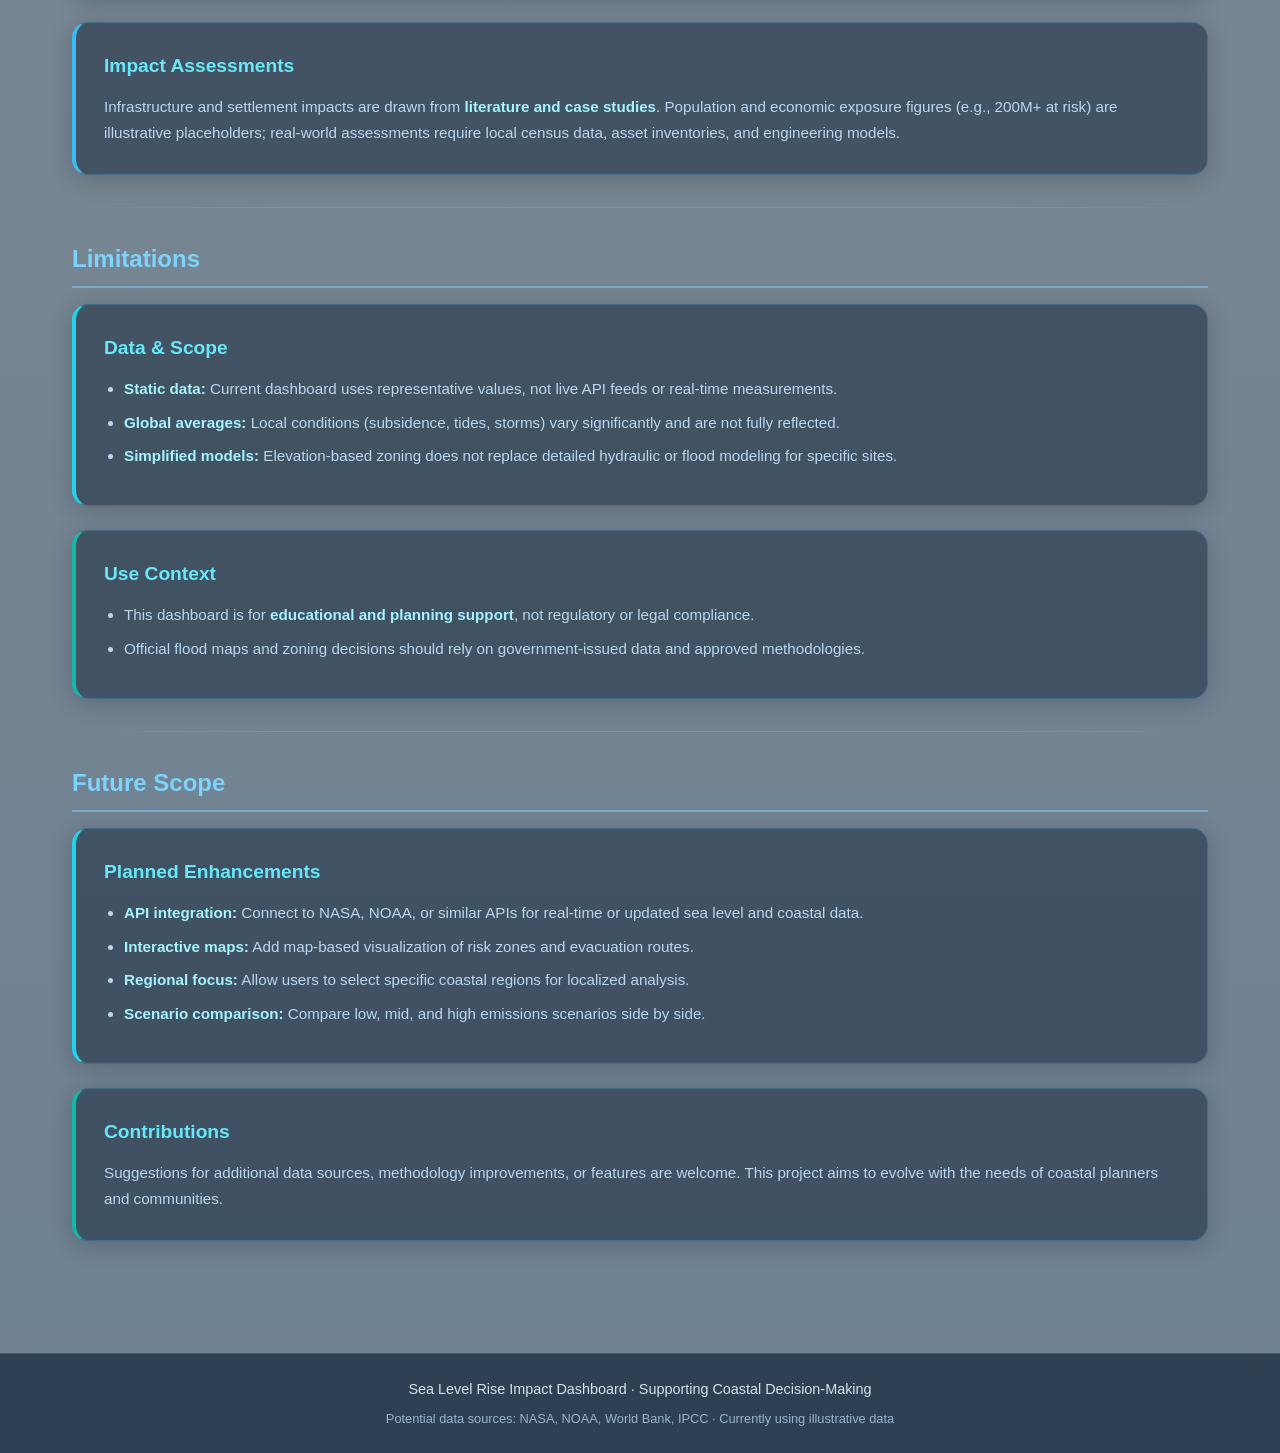
==== commit 5414b660: "Added back to top button" ====
--- a/about.html
+++ b/about.html
@@ -10,7 +10,10 @@
 
   <header>
     <nav>
-      <h1>Sea Level Rise Impact Dashboard</h1>
+      <div class="header-brand">
+        <h1>Sea Level Rise Impact Dashboard</h1>
+        <p id="live-datetime" class="live-datetime" aria-live="polite"></p>
+      </div>
       <ul>
         <li><a href="index.html">Home</a></li>
         <li><a href="risk.html">Risk Analysis</a></li>
@@ -137,5 +140,44 @@
     <p>Potential data sources: NASA, NOAA, World Bank, IPCC &middot; Currently using illustrative data</p>
   </footer>
 
+  <button id="backToTopBtn" class="back-to-top" type="button" aria-label="Back to top">
+    ↑ Top
+  </button>
+
+  <script>
+    const liveDateTime = document.getElementById("live-datetime");
+    const backToTopBtn = document.getElementById("backToTopBtn");
+
+    function updateDateTime() {
+      const now = new Date();
+      liveDateTime.textContent = now.toLocaleString("en-US", {
+        weekday: "long",
+        month: "long",
+        day: "numeric",
+        year: "numeric",
+        hour: "numeric",
+        minute: "2-digit",
+        second: "2-digit",
+        hour12: true
+      });
+    }
+
+    function toggleBackToTopButton() {
+      backToTopBtn.classList.toggle("is-visible", window.scrollY > 240);
+    }
+
+    backToTopBtn.addEventListener("click", () => {
+      window.scrollTo({
+        top: 0,
+        behavior: "smooth"
+      });
+    });
+
+    window.addEventListener("scroll", toggleBackToTopButton);
+    updateDateTime();
+    setInterval(updateDateTime, 1000);
+    toggleBackToTopButton();
+  </script>
+
 </body>
 </html>
--- a/a-style.css
+++ b/a-style.css
@@ -40,6 +40,12 @@
       gap: 1rem;
     }
 
+    .header-brand {
+      display: flex;
+      flex-direction: column;
+      gap: 0.35rem;
+    }
+
     header h1 {
       margin: 0;
       font-size: 1.5rem;
@@ -50,6 +56,13 @@
       -webkit-text-fill-color: transparent;
       background-clip: text;
       animation: gradientShift 6s ease-in-out infinite;
+    }
+
+    .live-datetime {
+      margin: 0;
+      font-size: 0.95rem;
+      color: rgba(200, 230, 255, 0.88);
+      letter-spacing: 0.01em;
     }
 
     header ul {
@@ -314,3 +327,62 @@
       font-size: 0.8rem;
       color: rgba(200, 230, 255, 0.7);
     }
+
+    .back-to-top {
+      position: fixed;
+      right: 1.5rem;
+      bottom: 1.5rem;
+      z-index: 1000;
+      padding: 0.85rem 1rem;
+      border: none;
+      border-radius: 999px;
+      background: linear-gradient(135deg, rgba(56, 189, 248, 0.96), rgba(34, 211, 238, 0.96));
+      color: #06293f;
+      font-size: 0.95rem;
+      font-weight: 700;
+      box-shadow: 0 14px 28px rgba(3, 15, 28, 0.3);
+      cursor: pointer;
+      opacity: 0;
+      visibility: hidden;
+      transform: translateY(16px);
+      transition: opacity 0.25s ease, transform 0.25s ease, visibility 0.25s ease;
+    }
+
+    .back-to-top.is-visible {
+      opacity: 1;
+      visibility: visible;
+      transform: translateY(0);
+    }
+
+    .back-to-top:hover {
+      transform: translateY(-3px);
+      box-shadow: 0 18px 36px rgba(34, 211, 238, 0.22);
+    }
+
+    .back-to-top:focus-visible {
+      outline: 2px solid #a5f3fc;
+      outline-offset: 4px;
+    }
+
+    @media (max-width: 640px) {
+      .back-to-top {
+        right: 1rem;
+        bottom: 1rem;
+        padding: 0.8rem 0.95rem;
+      }
+    }
+
+    @media (max-width: 768px) {
+      nav {
+        justify-content: center;
+      }
+
+      .header-brand {
+        text-align: center;
+        align-items: center;
+      }
+
+      header ul {
+        justify-content: center;
+      }
+    }
